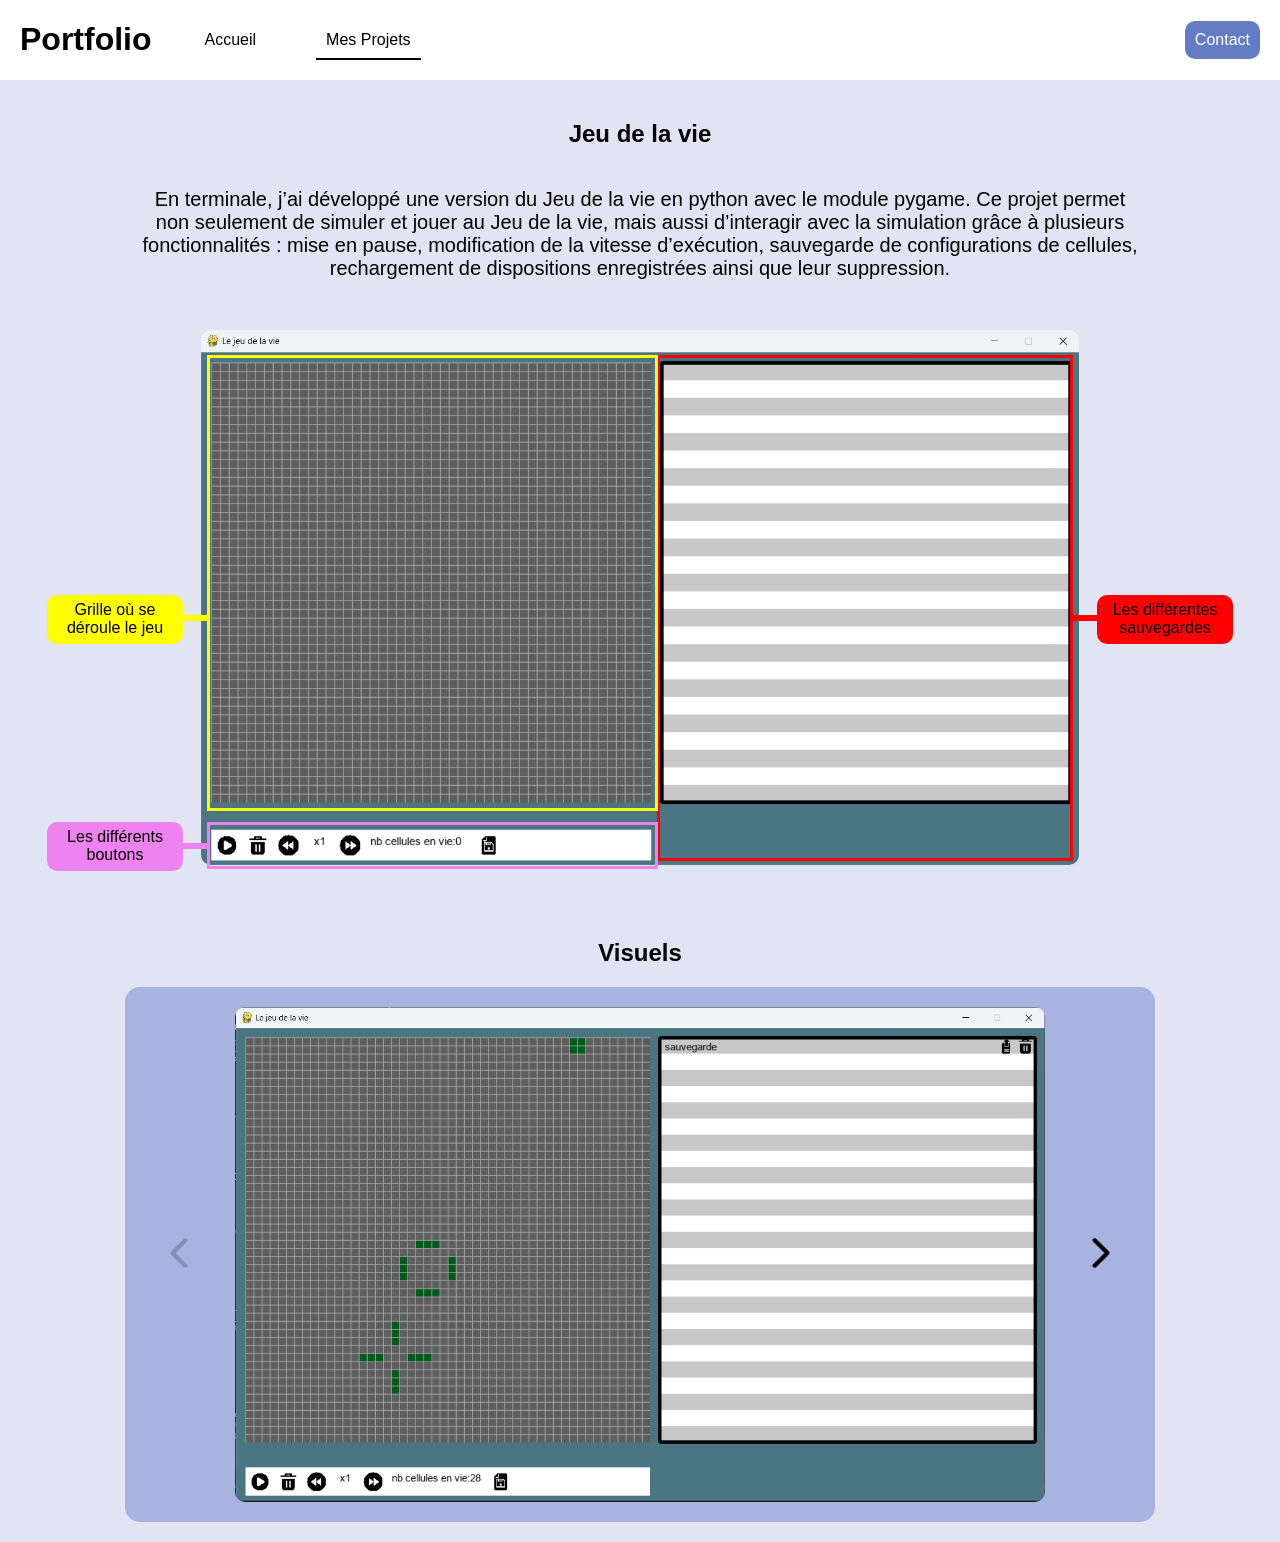
==== JDV.html @ 0398caec "first commit" ====
<!DOCTYPE html>
<html lang="en">
<head>
    <meta charset="UTF-8">
    <meta name="viewport" content="width=device-width, initial-scale=1.0">
    <title>Document</title>
    <link rel="stylesheet" href="header.css">
    <link rel="stylesheet" href="JDV.css">
</head>
<body>
    
    <header>
        <div>
        <h1>Portfolio </h1>
        
        <nav>
            <ul>
                <li><a href="index.html">Accueil</a></li>
                <li>
                    <a href="">Mes Projets</a>
                    <div class="sous-menu">
                        <a href="chat.html">Chatbot</a>
                        <a href="JDV.html">Jeu de la vie</a>
                    </div>
                </li>
            </ul>
        </nav>

        
        </div>
        <a href="contact.html">Contact</a>
    </header>
    <div></div>
    <main>
        <span class="c1"></span>
        <span class="c2"></span>
        <span class="c3"></span>

        <span class="c4"></span>
        <span class="c5"></span>
        <span class="c6"></span>

        <span class="c7">Les différentes sauvegardes</span>
        <span class="c8">Grille où se déroule le jeu</span>
        <span class="c9">Les différents boutons</span>
                
        <h2>Jeu de la vie</h2>
        <p>
            En terminale, j’ai développé une version du Jeu de la vie en python avec le module pygame. Ce projet permet non seulement de simuler et jouer au Jeu de la vie, mais aussi d’interagir avec la simulation grâce à plusieurs fonctionnalités : mise en pause, modification de la vitesse d’exécution, sauvegarde de configurations de cellules, rechargement de dispositions enregistrées ainsi que leur suppression.
        </p>
                

        <div>
            <img src="img_pres_JDV.png" alt="" class="img">
        </div>

        <h2>Visuels</h2>
            
        <article class="carousel-wrapper">
            <section class="carousel">
                <button class="arrow left"><img src="arrow.png" alt=""></button>

                <div class="card first-set">
                    <img src="JDV_img1.png" alt="">
                </div>
                <div class="card second-set">
                    <img src="JDV_img2.png" alt="">
                </div>
                <div class="card third-set">
                    <img src="JDV_img3.png" alt="">
                </div>
                
                <div class="card fourth-set">
                    <img src="JDV_img4.png" alt="">
                </div>

                <button class="arrow right"><img src="arrow.png" alt=""></button>
            </section>


        </article>


        
            
        
    </main>
    <script>
        const leftBtn = document.querySelector('.arrow.left');
        const rightBtn = document.querySelector('.arrow.right');
        const firstSet = document.querySelectorAll('.first-set');
        const secondSet = document.querySelectorAll('.second-set');
        const thirdSet = document.querySelectorAll('.third-set');
        const fourthSet = document.querySelectorAll('.fourth-set');
        

        var vari = 0;

        leftBtn.style.opacity = '20%';
        

        rightBtn.addEventListener('click', () => {
            if(vari<3){
                vari=vari+1;
                firstSet.forEach(card => card.style.display = 'none');
                secondSet.forEach(card => card.style.display = 'none');
                thirdSet.forEach(card => card.style.display = 'none');
                fourthSet.forEach(card => card.style.display = 'none');
                if(vari==1){
                    secondSet.forEach(card => card.style.display = 'flex');
                    leftBtn.style.opacity = '100%';
                    rightBtn.style.opacity = '100%';
                }else if(vari == 2){
                    thirdSet.forEach(card => card.style.display = 'flex');
                    leftBtn.style.opacity = '100%';
                    rightBtn.style.opacity = '100%';
                }else if(vari == 3){
                    fourthSet.forEach(card => card.style.display = 'flex');
                    leftBtn.style.opacity = '100%';
                    rightBtn.style.opacity = '20%';
                }else if(vari == 0){
                    firstSet.forEach(card => card.style.display = 'flex');
                    leftBtn.style.opacity = '100%';
                    rightBtn.style.opacity = '100%';
                }
                
            }
        });

        leftBtn.addEventListener('click', () => {
            if(vari>0){
                vari=vari-1;
                firstSet.forEach(card => card.style.display = 'none');
                secondSet.forEach(card => card.style.display = 'none');
                thirdSet.forEach(card => card.style.display = 'none');
                fourthSet.forEach(card => card.style.display = 'none');
                if(vari==0){
                    firstSet.forEach(card => card.style.display = 'flex');
                    leftBtn.style.opacity = '20%';
                    rightBtn.style.opacity = '100%';
                }else if(vari == 1){
                    secondSet.forEach(card => card.style.display = 'flex');
                    leftBtn.style.opacity = '100%';
                    rightBtn.style.opacity = '100%';
                }else if(vari == 2){
                    thirdSet.forEach(card => card.style.display = 'flex');
                    leftBtn.style.opacity = '100%';
                    rightBtn.style.opacity = '100%';
                }else if(vari == 3){
                    fourthSet.forEach(card => card.style.display = 'flex');
                    leftBtn.style.opacity = '100%';
                    rightBtn.style.opacity = '100%';
                }
                
            }
        });
    </script>
    
</body>
</html>
---- header.css ----
header{
    display: flex;
    justify-content: space-between;
    background-color: white;
    align-items: center;
}



body > div{
    border: px grey solid;
    opacity: 10%;
    position: absolute;
    width: 100%;
    left: 0;
}

nav{
    padding-right: 50px;
}

header > div{
    display: flex;
    align-items:center;
    gap: 3px;
}

header ul{
    display: flex;
    gap: 50px;
}

h1{
    margin-left: 20px;
}

nav li > a{
    text-decoration: none;
    color: black;
    padding: 10px;
}

nav li div > a {
    color: black;
    text-decoration: none;
}

nav li > a:hover{
    background-color: rgb(223, 223, 223);
    border-bottom: 2px black solid;
}

header > a{
    text-decoration: none;
    color: white;
    background-color: rgb(100, 123, 198);
    padding: 10px;
    border-radius: 10px;
    margin-right: 20px;
}



header li{
    list-style-type: none;
}

nav  li:hover .sous-menu{
    display: flex;
    
}

.sous-menu{
    display: none;
    position: absolute;
    background-color: rgb(223, 223, 223);
    border-top-right-radius: 15px;
    border-bottom-left-radius: 15px;
    border-bottom-right-radius: 15px;
    flex-direction: column;
    margin-top: 11px;
}

.sous-menu a{
    padding: 10px;
    border-bottom: 2px rgba(0, 0, 0, 0) solid;
    
}

.sous-menu a:last-child{
    border-radius: 15px;
}

.sous-menu a:hover{
    border-bottom: 2px black solid;
}
---- JDV.css ----
h1, h2{
    font-family:'Trebuchet MS', 'Lucida Sans Unicode', 'Lucida Grande', 'Lucida Sans', Arial, sans-serif;
}

body{
    padding: 0;
    margin: 0;
    background-color: rgb(100, 123, 198, 0.2);
    font-family:Arial, Helvetica, sans-serif;

}


main{
    padding: 20px;
    text-align: center;
    display: flex;
    flex-direction: column;
    align-items: center;
}

p{
    width: 1000px;
    margin-bottom: 50px;
    font-size: 20px;
}

main > div{
    margin-bottom: 50px;
}

.arrow {
    background: none;
    border: none;
}

.arrow img{
    height: 30px;
}

.arrow.right img{
    transform: rotate(180deg);
}

.arrow:hover{
    transform: scale(1.05);
}

section{
    display: flex;
    padding: 20px;
    background-color: rgba(100, 123, 198, 0.458);
    border-radius: 15px;
    gap: 10px;
    justify-content: space-around;
    width: 110vh;
    align-items: center;
}

img{
    height: 55vh;
    border-radius: 10px;
    
}

.img{
    height: 535px;
}

header ul li:last-child > a{
    border-bottom: 2px black solid;
}

span{
    position: absolute;
}

.c1{
    border: solid 3px red;
    height: 500px;
    width: 410px;
    left: auto;
    margin-left: 450px;
    top:355px;
}

.c2{
    border: solid 3px yellow;
    height: 450px;
    width:445px;
    left: auto;
    margin-right: 415px;
    top:355px;
}

.c3{
    border: solid 3px violet;
    height: 41px;
    width: 445px;
    margin-right: 415px;
    left: auto;
    top: 822px;
}

.c4{
    border: solid 3px red;
    width: 3vh;
    margin-left: 895px;
    left: auto;
    top: 615px;
}

.c7{
    border: solid 3px red;
    background-color: red;
    border-radius: 10px;
    width: 130px;
    height: 40px;
    padding-top: 3px;
    margin-left: 1050px;
    left: auto;
    top: 595px;
}

.c5{
    border: solid 3px yellow;
    width: 3vh;
    margin-right: 895px;
    left: auto;
    top: 615px;
}

.c8{
    border: solid 3px yellow;
    background-color: yellow;
    border-radius: 10px;
    width: 130px;
    height: 40px;
    padding-top: 3px;
    margin-right: 1050px;
    left: auto;
    top: 595px;
}

.c6{
    border: solid 3px violet;
    width: 3vh;
    margin-right: 895px;
    left: auto;
    top: 843px;
}

.c9{
    border: solid 3px violet;
    background-color: violet;
    border-radius: 10px;
    width: 130px;
    height: 40px;
    padding-top: 3px;
    margin-right: 1050px;
    left: auto;
    top: 822px;
}



.first-set { display: flex; }
.second-set { display: none; }
.third-set{ display: none;}
.fourth-set{ display: none;}
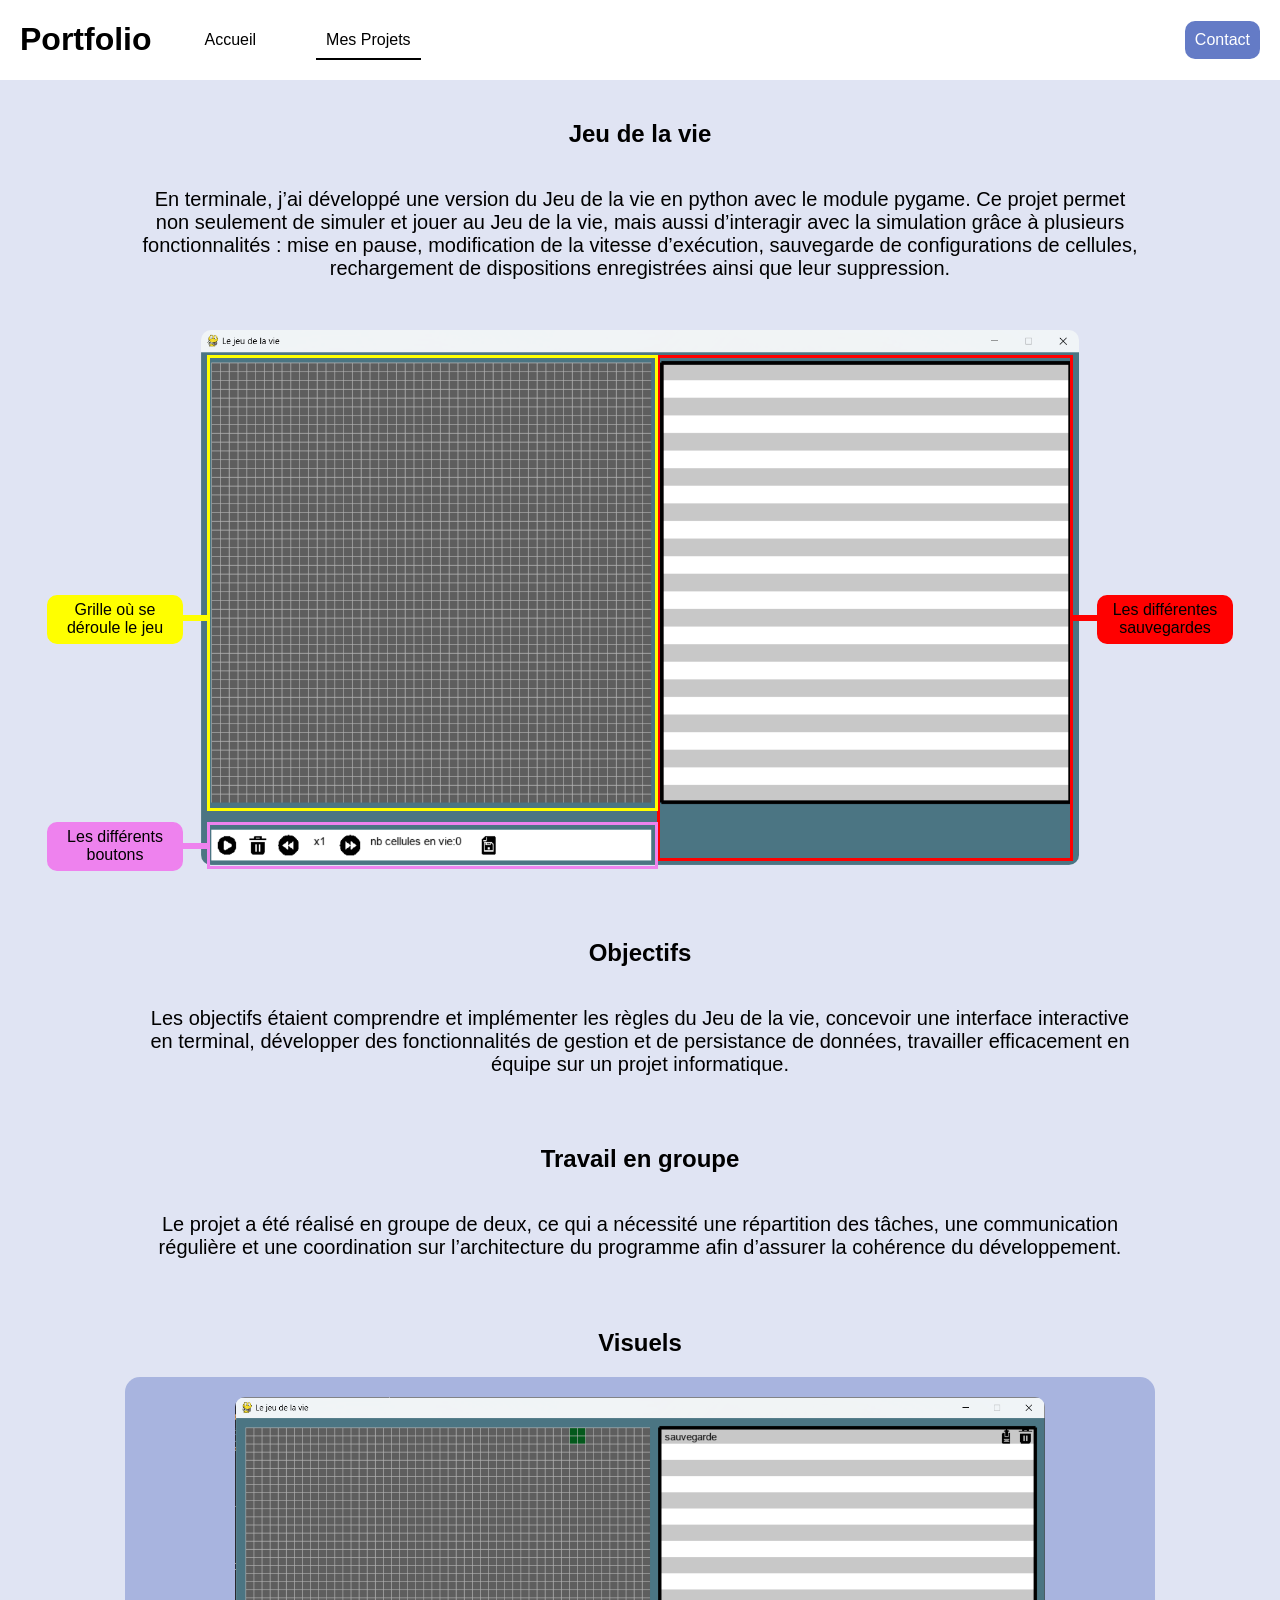
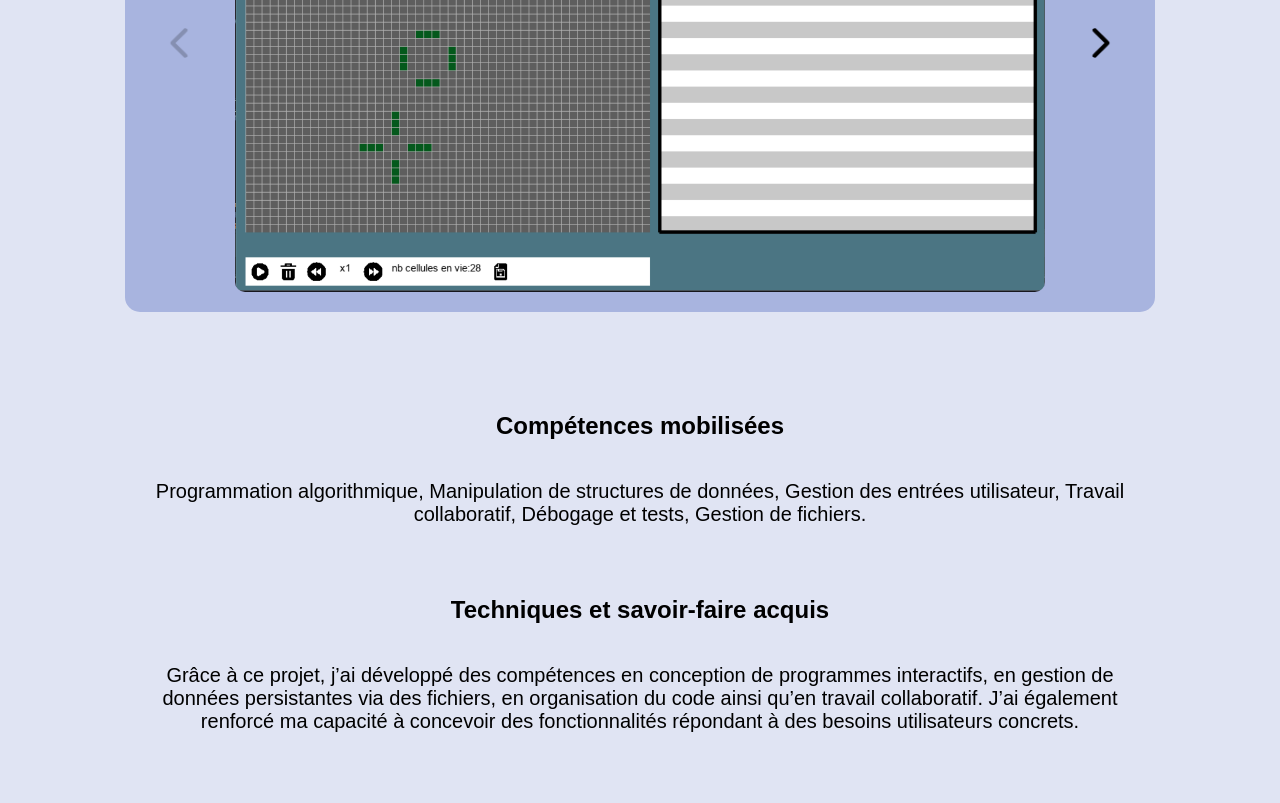
==== commit 509fa3b5: "deuxieme commit" ====
--- a/JDV.html
+++ b/JDV.html
@@ -54,6 +54,24 @@
             <img src="img_pres_JDV.png" alt="" class="img">
         </div>
 
+        <h2>Objectifs</h2>
+        <p>
+            Les objectifs étaient comprendre et implémenter les règles du Jeu de la vie, 
+            concevoir une interface interactive en terminal,
+            développer des fonctionnalités de gestion et de persistance de données,
+            travailler efficacement en équipe sur un projet informatique.
+        </p>
+
+        <h2>Travail en groupe</h2>
+
+        <p>
+            Le projet a été réalisé en groupe de deux, 
+            ce qui a nécessité une répartition des tâches, 
+            une communication régulière et une coordination sur l’architecture du programme afin d’assurer 
+            la cohérence du développement.
+        </p>
+
+
         <h2>Visuels</h2>
             
         <article class="carousel-wrapper">
@@ -80,6 +98,30 @@
 
         </article>
 
+        <h2 style="margin-top: 100px;">Compétences mobilisées</h2>
+        <p>
+            Programmation algorithmique,
+            Manipulation de structures de données,
+            Gestion des entrées utilisateur,
+            Travail collaboratif,
+            Débogage et tests,
+            Gestion de fichiers.
+        </p>
+
+        <h2>Techniques et savoir-faire acquis</h2>
+        <p>
+            
+
+            Grâce à ce projet, j’ai développé 
+            des compétences en conception de programmes 
+            interactifs, en gestion de données persistantes
+            via des fichiers, en organisation du code ainsi qu’en 
+            travail collaboratif. J’ai également renforcé ma capacité 
+            à concevoir des fonctionnalités répondant à des 
+            besoins utilisateurs concrets.
+        </p>
+
+        
 
         
             
